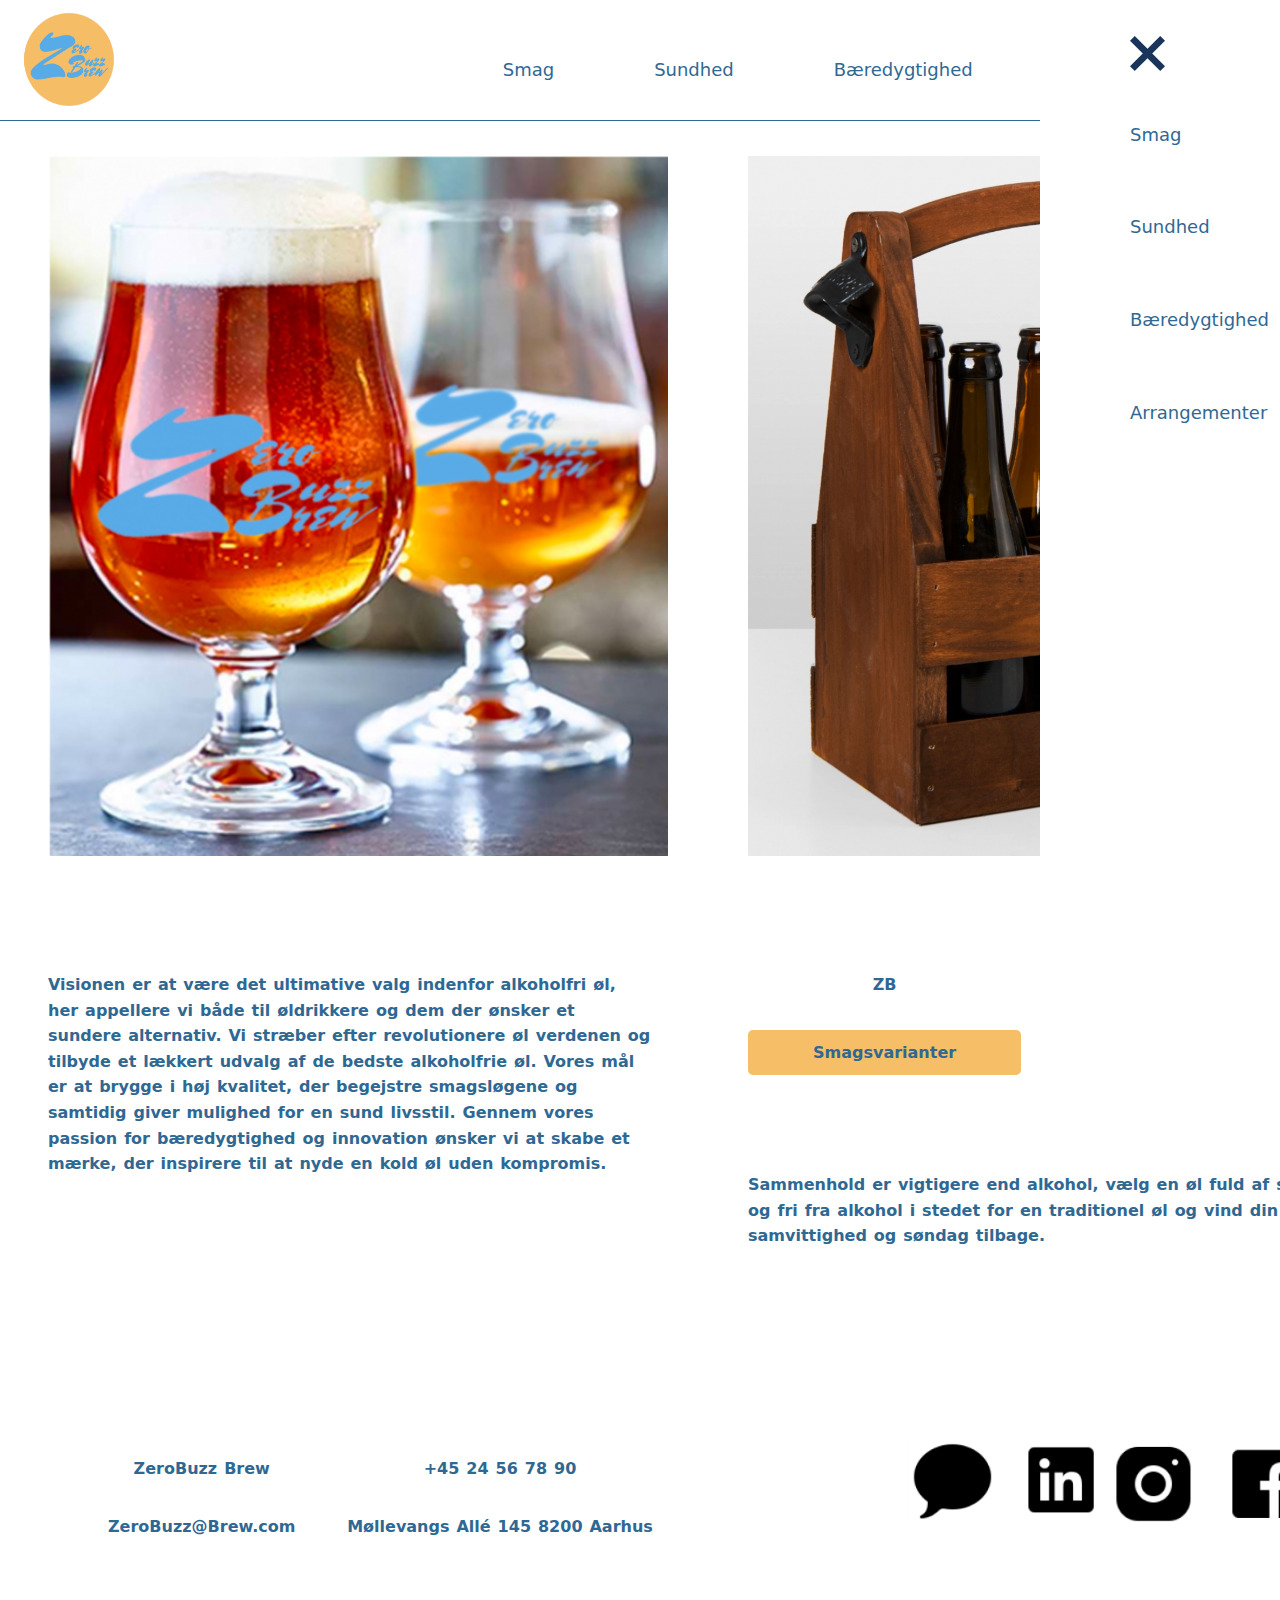
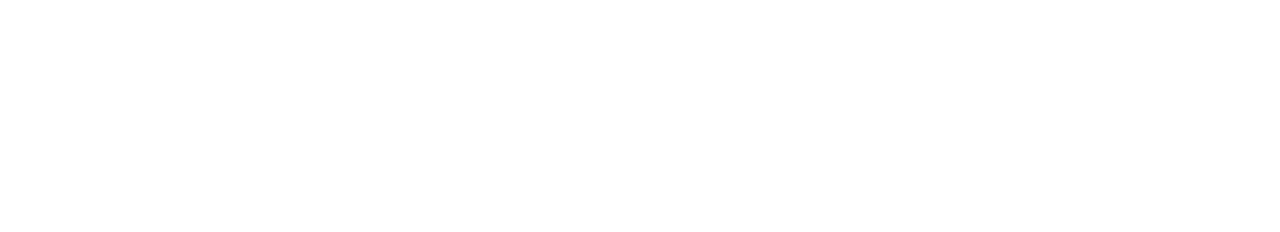
==== index.html @ f0b386a9 "update" ====
<!DOCTYPE html>
<html lang="da">
<head>
    <meta charset="UTF-8">
    <meta name="viewport" content="width=device-width, initial-scale=1.0">
    <title>Document</title>
    <link rel="stylesheet" href="css/style.css">
</head>
<body>

<!-- Her er min navbar, hvor jeg har brugt semantiske tags for at lave den -->
    <header>
        <nav>
            <a href=""><img class="logo" src="img/logo.png" alt=""></a>
        <ul>
            <li class="hideOnMobile"> <a href="smag.html">Smag </a>
                <ul class="submenu">
                    <li><a href="smag.html">Varianter</a></li>
                    <li><a href="#">Hvor kan de købes</a></li>
                    <li><a href="#">Opskrifter</a></li>
                </ul>
           </li>
            <li class="hideOnMobile"> <a href="sundhed.html">Sundhed</a>
                <ul class="submenu">
                    <li><a href="sundhed.html">Indgredienser</a></li>
                    <li><a href="#">Kcal</a></li>
                    <li><a href="#">Vitaminer</a></li>
                    <li><a href="#">Hydreringsegenskaber</a></li>
                    <li><a href="#">Dagen derpå</a></li>
                </ul>
            </li>
            <li class="hideOnMobile"> <a href="baeredygtighed.html">Bæredygtighed</a>
                <ul class="submenu">
                    <li><a href="#">Ansvarlighed</a></li>
                    <li><a href="#">Lokalt</a></li>
                    <li><a href="baeredygtighed.html">Produktion</a></li>
                    <li><a href="#">Emballage</a></li>
                </ul>
            </li>
            <li class="hideOnMobile"> <a href="#">Arrangementer</a>
                <ul class="submenu">
                    <li><a href="#">Events</a></li>
                    <li><a href="#">Sociale medier</a></li>
                    <li><a href="#">B2B</a></li>
                    <li><a href="#">Kontakt</a></li>
                </ul>
            </li>
           <li class="menu-button" onclick=showSidebar()><img src="img/burger.svg" height="35" viewbox="0 96 960 960" width="35" =""></li>
        </ul>
    </nav>
    


<!-- Her er navbar til mobil -->
    <ul class="sidebar">
        <li onclick=hideSidebar()><img src="img/cross.svg" height="35" viewbox="0 96 960 960" width="35" =""></li>
        <li> <a href="#">Smag </a>
            <ul class="submenu">
                <li><a href="smag.html">Varianter</a></li>
                <li><a href="#">Hvor kan de købes</a></li>
                <li><a href="#">Opskrifter</a></li>
            </ul>
       </li>
        <li> <a href="#">Sundhed</a>
            <ul class="submenu">
                <li><a href="sundhed.html">Indgredienser</a></li>
                <li><a href="#">Kcal</a></li>
                <li><a href="#">Vitaminer</a></li>
                <li><a href="#">Hydreringsegenskaber</a></li>
                <li><a href="#">Dagen derpå</a></li>
            </ul>
        </li>
        <li> <a href="#">Bæredygtighed</a>
            <ul class="submenu">
                <li><a href="#">Ansvarlighed</a></li>
                <li><a href="#">Lokalt</a></li>
                <li><a href="baeredygtighed.html">Produktion</a></li>
                <li><a href="#">Emballage</a></li>
            </ul>
        </li>
        <li> <a href="#">Arrangementer</a>
            <ul class="submenu">
                <li><a href="#">Events</a></li>
                <li><a href="#">Sociale medier</a></li>
                <li><a href="#">B2B</a></li>
                <li><a href="#">Kontakt</a></li>
            </ul>
        </li>
    </ul>
    </header>


    <!-- Her er forsiden, med billedet først -->

    <section class="container-forside">
        <article class="item item-1-forside">
            <figure class="content-forside">
           <img src="img/glas-logo.png" height="700px" alt="">
            </figure>
        </article>
        <!-- Brødtekst -->
        <article class="item item-2-forside">
            <figure class="content-forside">
           <p>Visionen er at være det ultimative valg indenfor alkoholfri øl, her appellere vi både til øldrikkere og dem der ønsker et sundere alternativ. Vi stræber efter revolutionere øl verdenen og tilbyde et lækkert udvalg af de bedste alkoholfrie øl. Vores mål er at brygge i høj kvalitet, der begejstre smagsløgene og samtidig giver mulighed for en sund livsstil. Gennem vores passion for bæredygtighed og innovation ønsker vi at skabe et mærke, der inspirere til at nyde en kold øl uden kompromis.</p>
            </figure>
        </article>
        <!-- Billede sat ind -->
        <article class="item item-3-forside">
            <figure class="content-forside">
           <img src="img/kasse-logo.png" height="700px" alt="">
            </figure>
        </article>
        <!-- knap + ZB -->
        <article class="item item-4-forside">
            <figure class="content-forside">
           <p>ZB</p>
           <a href="smag.html"><p class="orange-button-forside">Smagsvarianter</p></a>
            </figure>
        </article>
        <!-- Kort tekst -->
        <article class="item item-5-forside">
            <figure class="content-forside">
           <p>Sammenhold er vigtigere end alkohol, vælg en øl fuld af smag og fri fra alkohol i stedet for en traditionel øl og vind din samvittighed og søndag tilbage.</p>
            </figure>
        </article>
    </section>


    <!-- Her er footer -->

    <footer>
        <section class="container-footer">
            <article class="item item-1-footer">
                <p>ZeroBuzz Brew</p>
                <p>ZeroBuzz@Brew.com</p>
            </article>

            <article class="item item-2-footer">
                <p>+45 24 56 78 90</p>
                <p>Møllevangs Allé 145 8200 Aarhus</p>
            </article>

            <article class="item item-3-footer">
            <img src="img/icons-first.png" height="80px" alt="">
            </article>

            <article class="item item-4-footer">
                <img src="img/icons-second.png" height="80px" alt="">
                </article>
        </section>
    </footer>



    <script>
        function showSidebar(){
            const sidebar = document.querySelector('.sidebar')
            sidebar.style.display = 'flex'
        }
        function hideSidebar(){
            const sidebar = document.querySelector('.sidebar')
            sidebar.style.display = 'none'
        }

    </script>
</body>
</html>
---- css/style.css ----
/* Her styler jeg header navbar */
header {
    background-color: white;
    display: flex;
    align-items: center;
    width: 100%;
    border-bottom: 1px solid #2F6892;
    justify-content: flex-end;
    position: fixed; 
    top: 0; 
    left: 0; 
    z-index: 1000;
    height: 120px;
    padding: 0 20px;
}

/* størrelsen på navbar */
main {
    margin-top: 100px;
}

/* Her styler jeg placering af logo */
nav {
    display: flex; /* Gør nav til flex container */
    align-items: center; /* Juster elementer vertikalt */
    width: 100%; /* Fyld den resterende plads */
}

/* Her styler jeg logoet i navbar */
.logo {
    width: 100px;
    height: 100px;
    display: flex;
    justify-content: flex-start;
}


/* her sætter jeg farve ind når musen går over de enkelte */
header ul li a:hover {
    color: #F6BE67;
}

/* 
header ul .submenu li {
    margin: 0;
    width: 100%;
}
 */
 

 /* styling af submenu dropdown
header ul .submenu li a {
    padding: 20px 20px;
    display: inline-block;
    width: 100%;
}
 */

 /* Sryling af placering på menupunkterne til venstre */
nav ul {
    display: flex; 
    list-style: none;
    margin-left: auto; /* Skub ul til højre */
    padding: 10px;
    margin-right: 30px;
}

/* Menupunkterne styles så de er korrekte i udseende ud fra mock up */
header ul li a {
    text-decoration: none;
    color: #2F6892;
    padding: 22px 0;
    display: inline-block;
    transition: all ease 0.3s;
    font-size: 18px;
    font-family: system-ui, -apple-system, BlinkMacSystemFont, 'Segoe UI', Roboto, Oxygen, Ubuntu, Cantarell, 'Open Sans', 'Helvetica Neue', sans-serif;
}

/* Styling af submenupunkter, de forsvinder når musen ikke er over og de står rigtigt */
header ul .submenu {
    position: absolute;
    width: 200px;
    background-color: white;
    display: none;
    margin-top: -50px;
    opacity: 0;
    z-index: -999;
    transition: all ease 0.5s;
}

/* Placering af li i submenu, de sidder ude i siden */
nav ul .submenu li {
    margin: 0;
    width: 100%;
}

/* styling af submenu dropdown mellemrum mellem submenupunkterne */
nav ul .submenu li a {
    padding: 10px 10px;
    display: inline-block;
    width: 100%;
    font-size: 18px;
}


/* Dropdown i submenu */
header ul li:hover .submenu {
    z-index: 99;
    opacity: 1;
    margin-top: 0;
    display: block;
}

/* Fjerner burgermenu fra stor skærm */
.menu-button {
    display: none;
}


/* her styler jeg navbar til mobil */
.sidebar {
    position: fixed;
    top: 0;
    right: 0;
    height: 100vh;
    width: 200px;
    z-index: 999;
    background-color: white;
    box-shadow: #F6BE67;
    display: flex;
    flex-direction: column;
    align-items: flex-start;
    justify-content: flex-start;
}

.sidebar li {
    width: 100%;
}

.sidebar a {
    width: 100%;
}

/* Her styler jeg submenupunkterne til mobilskærm så de ikke er i punktform og placeringen af dem i navbaren på mobilen*/
header ul li {
    display: inline-block;
    list-style: none; /*  Fjerner punktform*/
    margin: 0px 50px; 
    padding-top: 20px; /* Giver plads til menupunkterne fra krydset*/
}


@media(max-width:800px) {
    .hideOnMobile{
        display: none;
    }
    .menu-button {
        display: block;
    }

    .sidebar ul li:hover .submenu {
        display: block;
    }
    .sidebar{
        width: 100%;
        margin-top: 0;
        padding: 20px;
    }
}






/* Her styler jeg forsiden med grid */

body {
    margin: 2em 0 0 0;
    padding: 0;
    line-height: 1.6;
    word-spacing: 1.4px;
    color: #2F6892;
    background-color: var(--clr-light);
    font-family: system-ui, -apple-system, BlinkMacSystemFont, 'Segoe UI', Roboto, Oxygen, Ubuntu, Cantarell, 'Open Sans', 'Helvetica Neue', sans-serif;
 }

 .container-forside {
    display: grid;
    grid-template-rows: repeat(14,100px);
    grid-template-columns: repeat(30,100px);
    width: 100%;
    margin: 0 auto;
    border: 10px solid var(--clr-dark);
 }

 .item {
    padding: 0.5rem;
    background-color: white;
    font-weight: 700;
    color: #2F6892;
    display: grid;
    place-items: center;
 }

 /* her styler jeg afstanden mellem gridelementerne  */
 .content-forside {
    display: grid;
    grid-template-rows: auto auto; 
    justify-items: center; 
}
 /* her styler jeg knappen under billederne */
 .orange-button-forside {
        padding: 10px 65px;
        background-color: #F6BE67;
        color: #2F6892;
        text-align: center;
        text-decoration: none;
        border: none;
        border-radius: 5px;
        cursor: pointer;
        transition: background-color 0.3s;
    }
    /* dette er knappen */
    .orange-button:hover {
        background-color: #F6BE67;
        color: #2F6892;
       
    }
 /* her fjerner jeg understregen i linket */
    .item a {
     text-decoration: none;
    }


/* Her styler jeg grid elementerne */
.item.item-1-forside {
    grid-area: 2/1/2/1;
 }

 .item.item-2-forside {
    grid-area: 10/8/10/1;
 }

 .item.item-3-forside {
    grid-area: 2/8/2/8;
 }

 .item.item-4-forside {
    grid-area: 10/8/10/8;
 }

 .item.item-5-forside {
    grid-area: 12/15/12/8;
 }

/* Her stylee jeg grid elementerne til mobilskærm */
 @media(max-width:800px) {

    .item.item-1-forside {
        grid-area: 2/1/2/1;
     }
    
     .item.item-2-forside {
        grid-area: 10/8/10/1;
     }
    
     .item.item-3-forside {
        grid-area: 13/1/13/1;
     }
    
     .item.item-4-forside {
        grid-area: 21/1/21/1;
     }
    
     .item.item-5-forside {
        grid-area: 23/1/23/8;
     }
 }



/* Her styler jeg footer */
 .container-footer {
    display: grid;
    grid-template-rows: repeat(4,100px);
    grid-template-columns: repeat(15,100px);
    width: 100%;
    margin: 0 auto;
    border: 10px solid var(--clr-dark);
 }

 .item {
    padding: 0.5rem;
    background-color: white;
    font-weight: 700;
    color: #2F6892;
    display: grid;
    place-items: center;
 }


 /* Her styler jeg grid elementerne */
.item.item-1-footer {
    grid-area: 1/2/1/2;
 }

 .item.item-2-footer {
    grid-area: 1/8/2/4;
 }

 .item.item-3-footer {
    grid-area: 1/10/1/10;
 }

 .item.item-4-footer {
    grid-area: 1/12/1/12;
 }
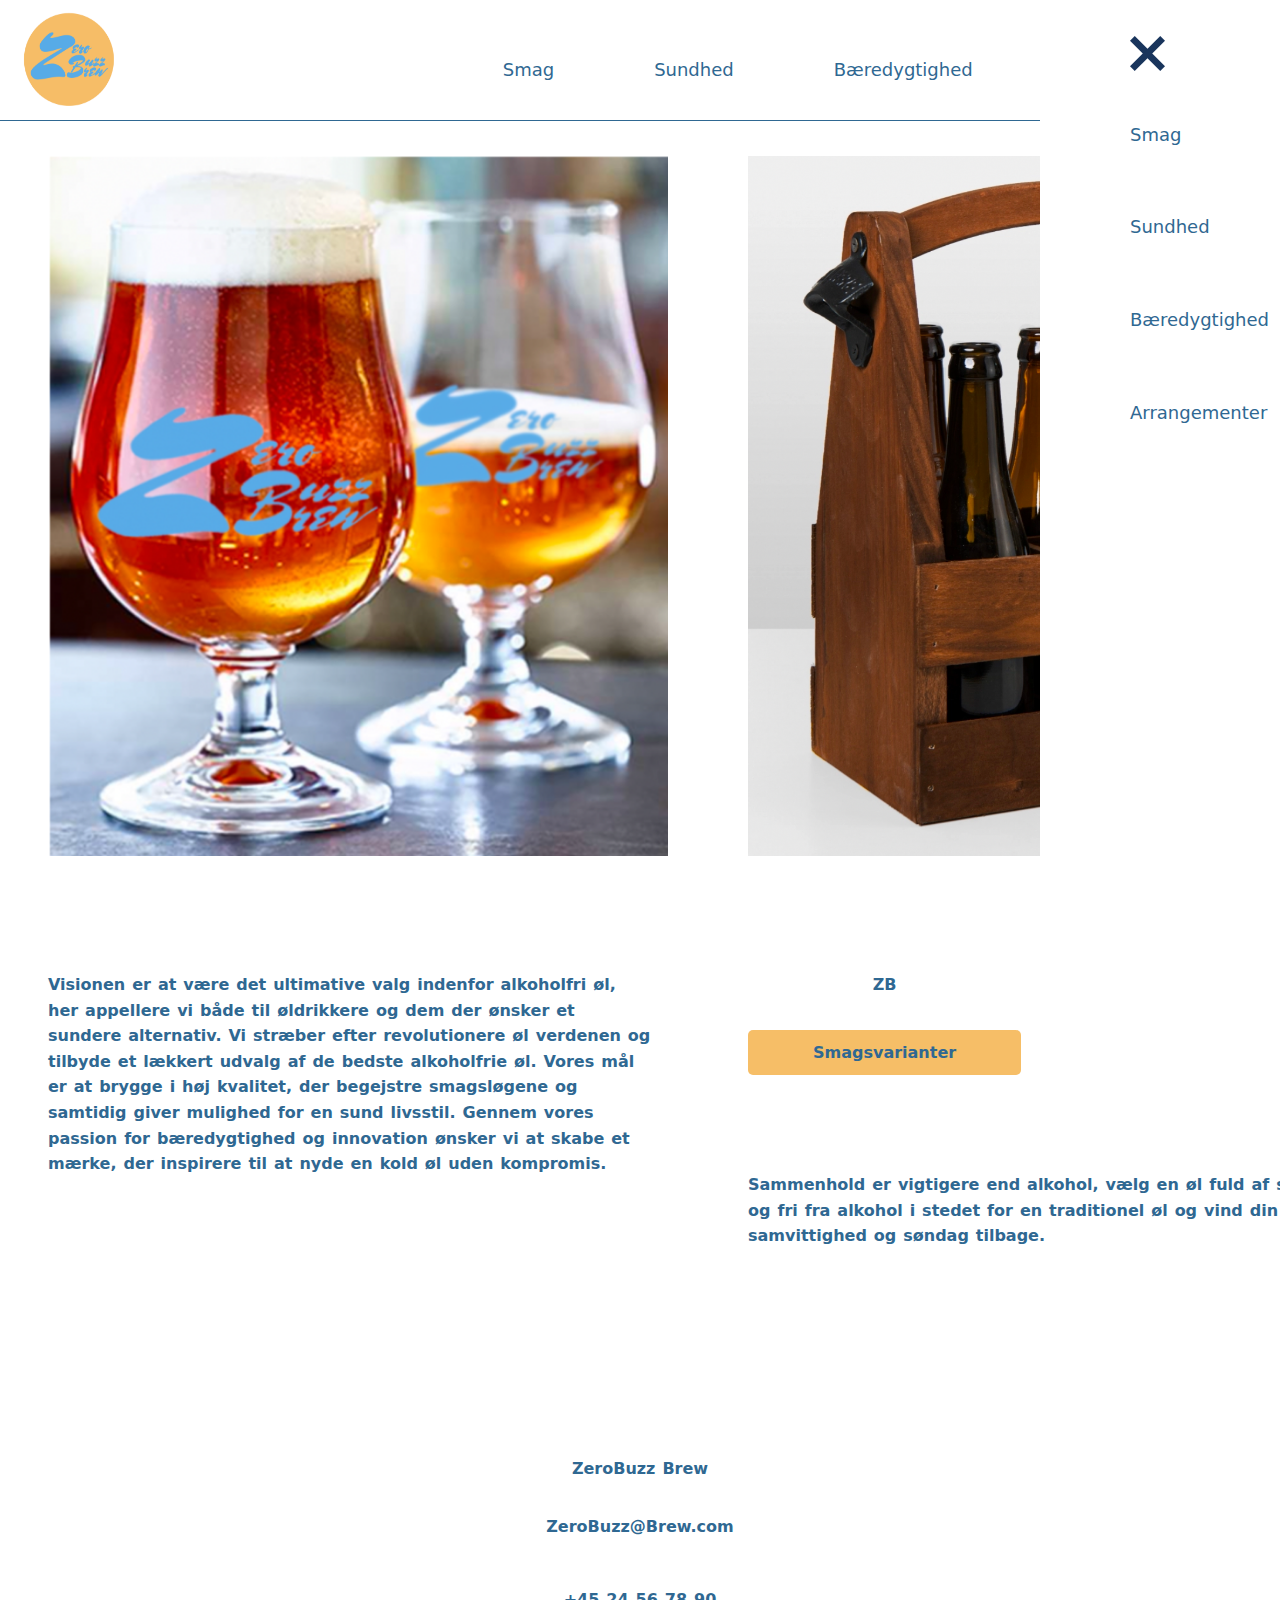
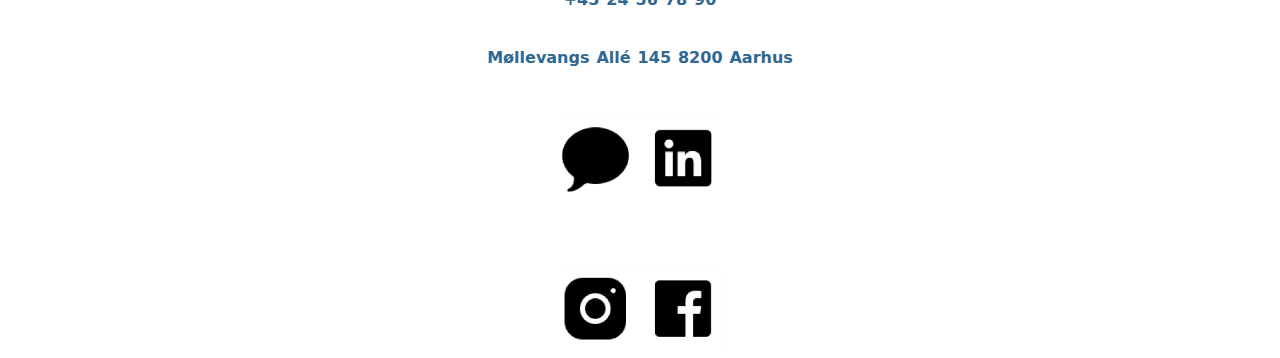
==== commit efb142cb: "igang med footer" ====
--- a/index.html
+++ b/index.html
@@ -141,11 +141,15 @@
             </article>
 
             <article class="item item-3-footer">
+                <figure class="icon-footer">
             <img src="img/icons-first.png" height="80px" alt="">
+                </figure>
             </article>
 
             <article class="item item-4-footer">
+                <figure class="icon-footer"></figure>
                 <img src="img/icons-second.png" height="80px" alt="">
+                
                 </article>
         </section>
     </footer>
--- a/css/style.css
+++ b/css/style.css
@@ -259,6 +259,15 @@
 /* Her stylee jeg grid elementerne til mobilskærm */
  @media(max-width:800px) {
 
+    .container-forside {
+        display: grid;
+        grid-template-rows: repeat(20,100px);
+        grid-template-columns: repeat(30,100px);
+        width: 100%;
+        margin: 0 auto;
+        border: 10px solid var(--clr-dark);
+     }
+
     .item.item-1-forside {
         grid-area: 2/1/2/1;
      }
@@ -282,45 +291,8 @@
 
 
 
-/* Her styler jeg footer */
- .container-footer {
-    display: grid;
-    grid-template-rows: repeat(4,100px);
-    grid-template-columns: repeat(15,100px);
-    width: 100%;
-    margin: 0 auto;
-    border: 10px solid var(--clr-dark);
- }
-
- .item {
-    padding: 0.5rem;
-    background-color: white;
-    font-weight: 700;
-    color: #2F6892;
-    display: grid;
-    place-items: center;
- }
-
-
- /* Her styler jeg grid elementerne */
-.item.item-1-footer {
-    grid-area: 1/2/1/2;
- }
-
- .item.item-2-footer {
-    grid-area: 1/8/2/4;
- }
-
- .item.item-3-footer {
-    grid-area: 1/10/1/10;
- }
-
- .item.item-4-footer {
-    grid-area: 1/12/1/12;
- }
-
-
-
-
-
-
+
+
+
+
+
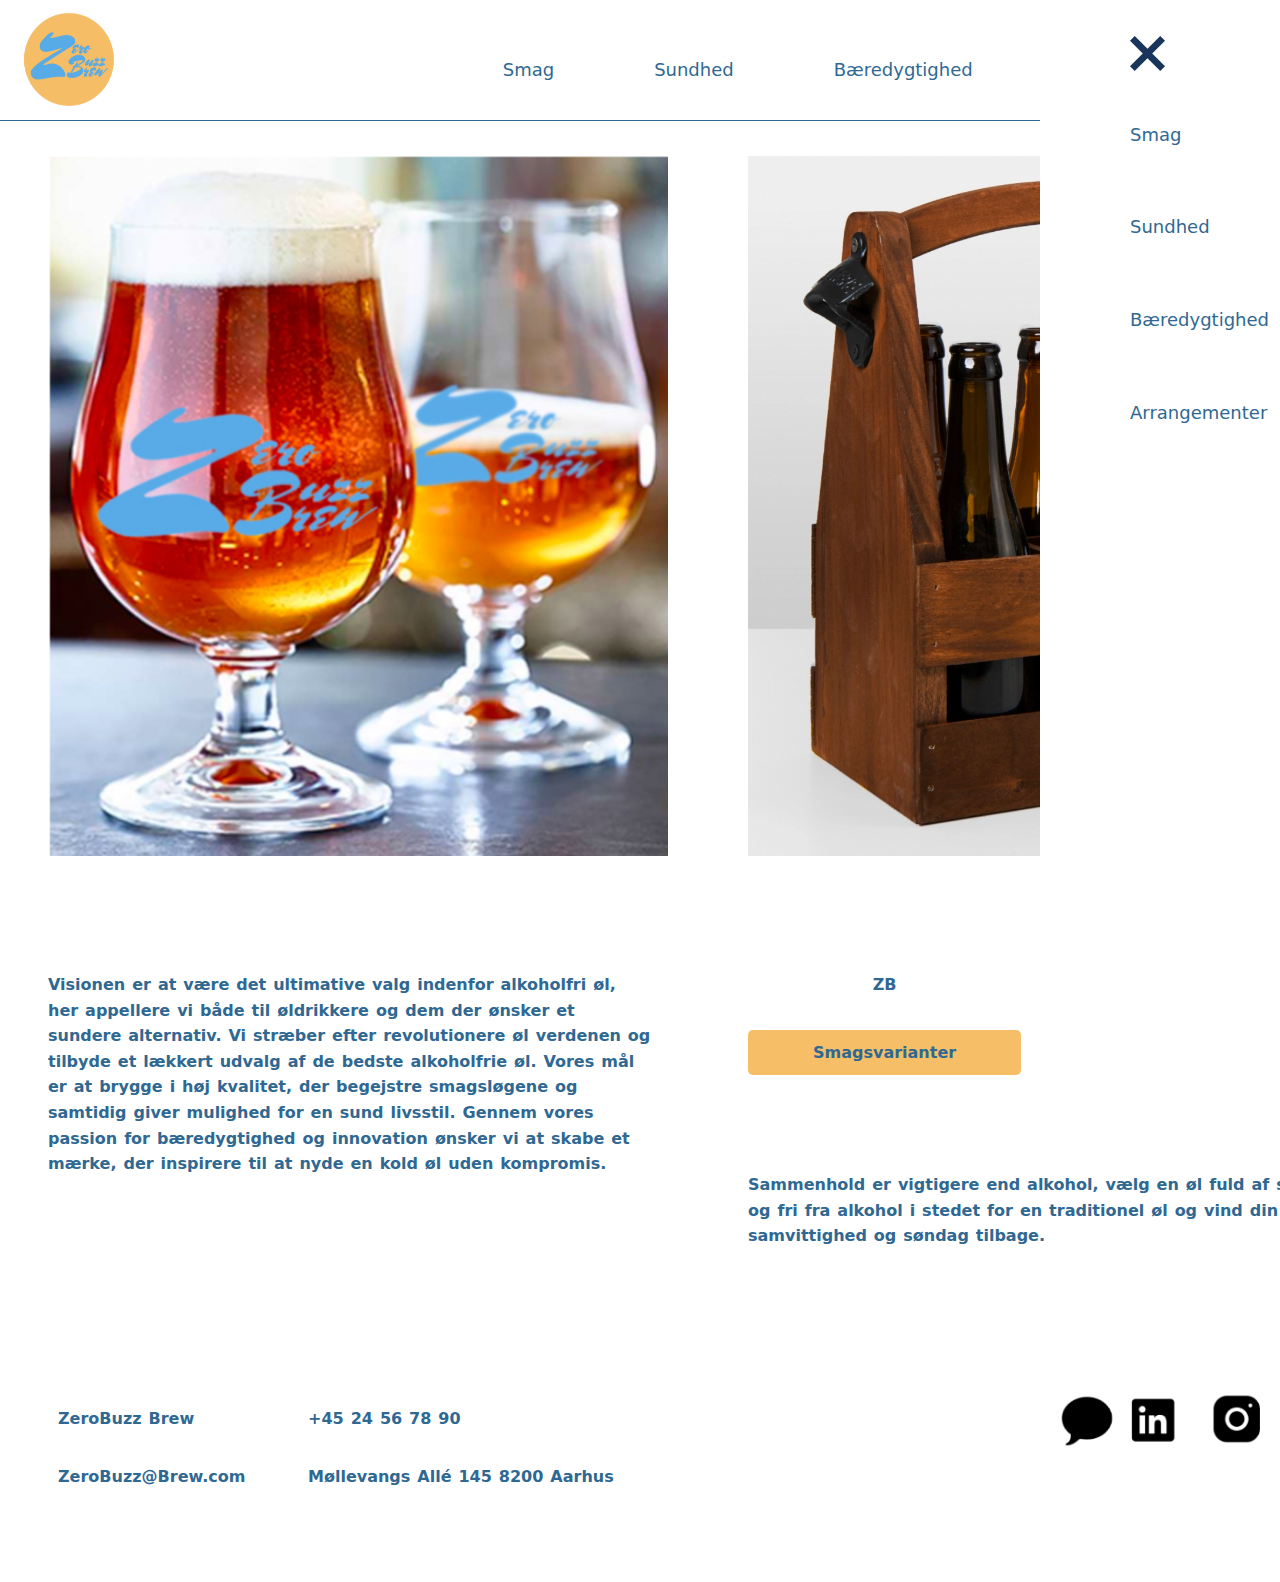
==== commit 4d6899d3: "footer" ====
--- a/index.html
+++ b/index.html
@@ -3,7 +3,7 @@
 <head>
     <meta charset="UTF-8">
     <meta name="viewport" content="width=device-width, initial-scale=1.0">
-    <title>Document</title>
+    <title>ZeroBuzz Brew</title>
     <link rel="stylesheet" href="css/style.css">
 </head>
 <body>
@@ -130,26 +130,22 @@
 
     <footer>
         <section class="container-footer">
-            <article class="item item-1-footer">
+            <article class="item-footer item-1-footer">
                 <p>ZeroBuzz Brew</p>
                 <p>ZeroBuzz@Brew.com</p>
             </article>
 
-            <article class="item item-2-footer">
+            <article class="item-footer item-2-footer">
                 <p>+45 24 56 78 90</p>
                 <p>Møllevangs Allé 145 8200 Aarhus</p>
             </article>
 
-            <article class="item item-3-footer">
-                <figure class="icon-footer">
-            <img src="img/icons-first.png" height="80px" alt="">
-                </figure>
+            <article class="item-footer item-3-footer">
+            <img src="img/icons-first.png" height="60px" alt="">
             </article>
 
-            <article class="item item-4-footer">
-                <figure class="icon-footer"></figure>
-                <img src="img/icons-second.png" height="80px" alt="">
-                
+            <article class="item-footer item-4-footer">
+                <img src="img/icons-second.png" height="60px" alt="">
                 </article>
         </section>
     </footer>
--- a/css/style.css
+++ b/css/style.css
@@ -189,7 +189,7 @@
 
  .container-forside {
     display: grid;
-    grid-template-rows: repeat(14,100px);
+    grid-template-rows: repeat(13,100px);
     grid-template-columns: repeat(30,100px);
     width: 100%;
     margin: 0 auto;
@@ -256,7 +256,7 @@
     grid-area: 12/15/12/8;
  }
 
-/* Her stylee jeg grid elementerne til mobilskærm */
+/* Her styler jeg grid elementerne til mobilskærm */
  @media(max-width:800px) {
 
     .container-forside {
@@ -290,9 +290,76 @@
  }
 
 
-
-
-
-
-
-
+ /* Her styler jeg footer med grid */
+
+
+
+.container-footer {
+    display: grid;
+    grid-template-rows: repeat(5,50px);
+    grid-template-columns: repeat(30,50px);
+    width: 100%;
+    margin: 0 auto;
+    border: 10px solid var(--clr-dark);
+ }
+
+ /* Sat ind for at fjerne place center, da teksten skal være i venstre side af elementet */
+ .item-footer {
+    padding: 0.5rem;
+    background-color: white;
+    font-weight: 700;
+    color: #2F6892;
+    display: grid;
+ }
+
+ .item-footer.item-1-footer {
+    grid-area: 2/2/2/3;
+    text-align: left;
+ }
+
+ .item-footer.item-2-footer {
+    grid-area: 2/15/2/7;
+ }
+
+ .item-footer.item-3-footer {
+    grid-area: 2/23/2/22;
+ }
+
+ .item-footer.item-4-footer {
+    grid-area: 2/25/2/25;
+ }
+
+
+  /* Her styler jeg footer til mobilskærm med grid */
+
+ @media(max-width:800px) {
+    .container-footer {
+        display: grid;
+        grid-template-rows: repeat(8,20px);
+        grid-template-columns: repeat(30,50px);
+        width: 100%;
+        margin: 0 auto;
+        border: 10px solid var(--clr-dark);
+     }
+
+    
+
+     .item-footer.item-1-footer {
+        grid-area: 2/2/2/3;
+     }
+    
+     .item-footer.item-2-footer {
+        grid-area: 2/12/2/6;
+     }
+    
+     .item-footer.item-3-footer {
+        grid-area: 1/12/1/12;
+     }
+    
+     .item-footer.item-4-footer {
+        grid-area: 5/12/5/12;
+     }
+    
+ }
+
+
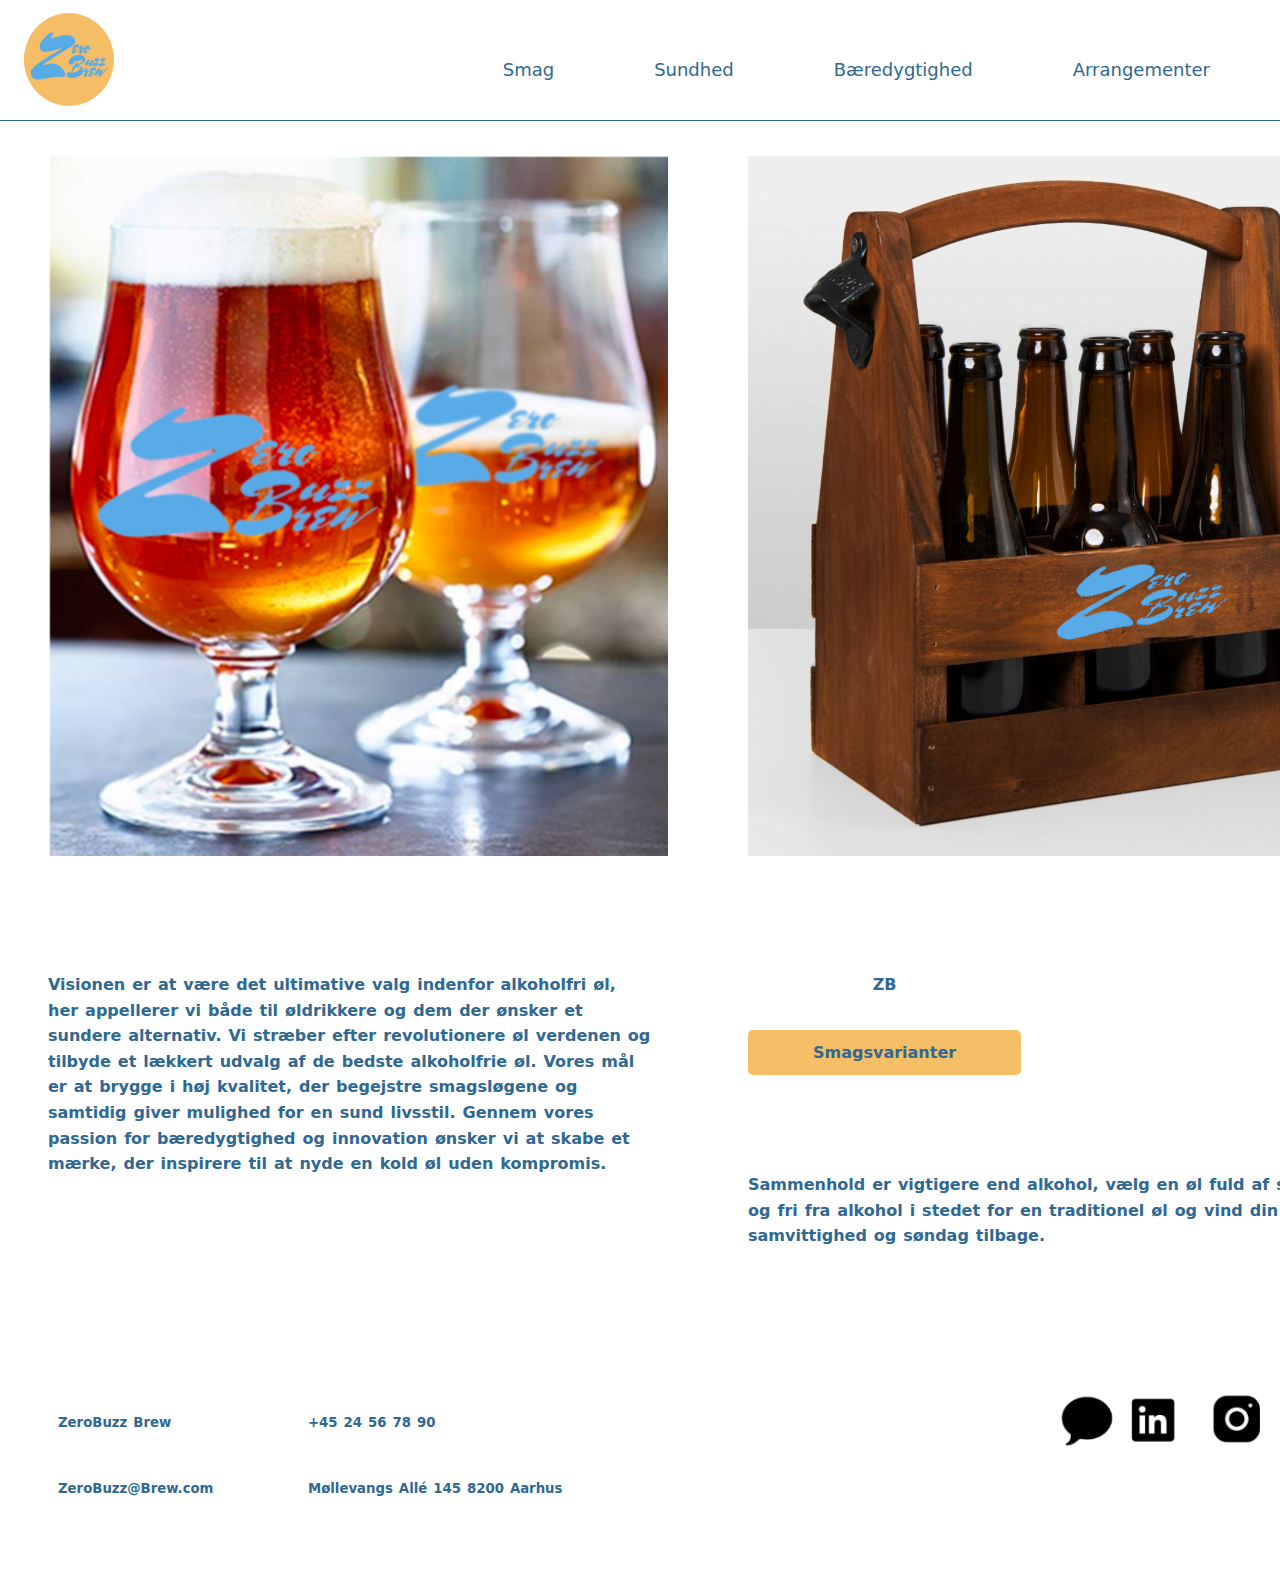
==== commit 887a4c9d: "validator" ====
--- a/index.html
+++ b/index.html
@@ -11,7 +11,7 @@
 <!-- Her er min navbar, hvor jeg har brugt semantiske tags for at lave den -->
     <header>
         <nav>
-            <a href=""><img class="logo" src="img/logo.png" alt=""></a>
+            <a href="index.html"><img class="logo" src="img/logo.png" alt=""></a>
         <ul>
             <li class="hideOnMobile"> <a href="smag.html">Smag </a>
                 <ul class="submenu">
@@ -45,7 +45,7 @@
                     <li><a href="#">Kontakt</a></li>
                 </ul>
             </li>
-           <li class="menu-button" onclick=showSidebar()><img src="img/burger.svg" height="35" viewbox="0 96 960 960" width="35" =""></li>
+           <li class="menu-button" onclick=showSidebar()><img src="img/burger.svg" height="35" width="35" alt="burgermenu navbar"></li>
         </ul>
     </nav>
     
@@ -53,7 +53,7 @@
 
 <!-- Her er navbar til mobil -->
     <ul class="sidebar">
-        <li onclick=hideSidebar()><img src="img/cross.svg" height="35" viewbox="0 96 960 960" width="35" =""></li>
+        <li onclick=hideSidebar()><img src="img/cross.svg" height="35" width="35" alt="luk burgermenu"></li>
         <li> <a href="#">Smag </a>
             <ul class="submenu">
                 <li><a href="smag.html">Varianter</a></li>
@@ -63,7 +63,7 @@
        </li>
         <li> <a href="#">Sundhed</a>
             <ul class="submenu">
-                <li><a href="sundhed.html">Indgredienser</a></li>
+                <li><a href="sundhed.html">Ingredienser</a></li>
                 <li><a href="#">Kcal</a></li>
                 <li><a href="#">Vitaminer</a></li>
                 <li><a href="#">Hydreringsegenskaber</a></li>
@@ -95,19 +95,19 @@
     <section class="container-forside">
         <article class="item item-1-forside">
             <figure class="content-forside">
-           <img src="img/glas-logo.png" height="700px" alt="">
+           <img src="img/glas-logo.png" height="700" alt="">
             </figure>
         </article>
         <!-- Brødtekst -->
         <article class="item item-2-forside">
             <figure class="content-forside">
-           <p>Visionen er at være det ultimative valg indenfor alkoholfri øl, her appellere vi både til øldrikkere og dem der ønsker et sundere alternativ. Vi stræber efter revolutionere øl verdenen og tilbyde et lækkert udvalg af de bedste alkoholfrie øl. Vores mål er at brygge i høj kvalitet, der begejstre smagsløgene og samtidig giver mulighed for en sund livsstil. Gennem vores passion for bæredygtighed og innovation ønsker vi at skabe et mærke, der inspirere til at nyde en kold øl uden kompromis.</p>
+           <p>Visionen er at være det ultimative valg indenfor alkoholfri øl, her appellerer vi både til øldrikkere og dem der ønsker et sundere alternativ. Vi stræber efter revolutionere øl verdenen og tilbyde et lækkert udvalg af de bedste alkoholfrie øl. Vores mål er at brygge i høj kvalitet, der begejstre smagsløgene og samtidig giver mulighed for en sund livsstil. Gennem vores passion for bæredygtighed og innovation ønsker vi at skabe et mærke, der inspirere til at nyde en kold øl uden kompromis.</p>
             </figure>
         </article>
         <!-- Billede sat ind -->
         <article class="item item-3-forside">
             <figure class="content-forside">
-           <img src="img/kasse-logo.png" height="700px" alt="">
+           <img src="img/kasse-logo.png" height="700" alt="">
             </figure>
         </article>
         <!-- knap + ZB -->
@@ -127,25 +127,24 @@
 
 
     <!-- Her er footer -->
-
     <footer>
         <section class="container-footer">
             <article class="item-footer item-1-footer">
-                <p>ZeroBuzz Brew</p>
-                <p>ZeroBuzz@Brew.com</p>
+                <h5>ZeroBuzz Brew</h5>
+                <h5>ZeroBuzz@Brew.com</h5>
             </article>
 
             <article class="item-footer item-2-footer">
-                <p>+45 24 56 78 90</p>
-                <p>Møllevangs Allé 145 8200 Aarhus</p>
+                <h5>+45 24 56 78 90</h5>
+                <h5>Møllevangs Allé 145 8200 Aarhus</h5>
             </article>
 
             <article class="item-footer item-3-footer">
-            <img src="img/icons-first.png" height="60px" alt="">
+            <img src="img/icons-first.png" height="60" alt="ikoner til medier">
             </article>
 
             <article class="item-footer item-4-footer">
-                <img src="img/icons-second.png" height="60px" alt="">
+                <img src="img/icons-second.png" height="60" alt="ikoner til medier">
                 </article>
         </section>
     </footer>
--- a/css/style.css
+++ b/css/style.css
@@ -23,9 +23,9 @@
 
 /* Her styler jeg placering af logo */
 nav {
-    display: flex; /* Gør nav til flex container */
-    align-items: center; /* Juster elementer vertikalt */
-    width: 100%; /* Fyld den resterende plads */
+    display: flex; 
+    align-items: center; 
+    width: 100%; 
 }
 
 /* Her styler jeg logoet i navbar */
@@ -37,28 +37,13 @@
 }
 
 
-/* her sætter jeg farve ind når musen går over de enkelte */
+/* Her sætter jeg farve ind når musen går over de enkelte */
 header ul li a:hover {
     color: #F6BE67;
 }
 
-/* 
-header ul .submenu li {
-    margin: 0;
-    width: 100%;
-}
- */
- 
-
- /* styling af submenu dropdown
-header ul .submenu li a {
-    padding: 20px 20px;
-    display: inline-block;
-    width: 100%;
-}
- */
-
- /* Sryling af placering på menupunkterne til venstre */
+
+ /* Styling af placering på menupunkterne til venstre */
 nav ul {
     display: flex; 
     list-style: none;
@@ -71,7 +56,7 @@
 header ul li a {
     text-decoration: none;
     color: #2F6892;
-    padding: 22px 0;
+    padding: 20px 0;
     display: inline-block;
     transition: all ease 0.3s;
     font-size: 18px;
@@ -119,20 +104,23 @@
 }
 
 
-/* her styler jeg navbar til mobil */
+
+
+/* Her styler jeg navbar til mobil */
+
+/* Denne giver min sidebar den rette styling i forhold til hvordan den skal være på siden, og hvor meget den fylder, denne retter også hvor menupunkterne står */
 .sidebar {
     position: fixed;
     top: 0;
     right: 0;
     height: 100vh;
-    width: 200px;
+    width: 200px; /* Ændret fra 200px for at den ikke er synlig på computerskærm*/
     z-index: 999;
     background-color: white;
-    box-shadow: #F6BE67;
     display: flex;
     flex-direction: column;
-    align-items: flex-start;
-    justify-content: flex-start;
+    /* align-items: flex-start; */
+    /* justify-content: flex-start; */
 }
 
 .sidebar li {
@@ -141,6 +129,7 @@
 
 .sidebar a {
     width: 100%;
+  
 }
 
 /* Her styler jeg submenupunkterne til mobilskærm så de ikke er i punktform og placeringen af dem i navbaren på mobilen*/
@@ -162,14 +151,25 @@
 
     .sidebar ul li:hover .submenu {
         display: block;
+        padding: 0;
+        margin: 0;
     }
     .sidebar{
         width: 100%;
         margin-top: 0;
         padding: 20px;
-    }
-}
-
+        display: none; /* Starter på forside og ikke i burgerbar */
+    }
+}
+
+/* Fjerner submenu fra computerskærm */
+@media(min-width:800px) {
+
+.sidebar {
+    display: none;
+}
+
+}
 
 
 
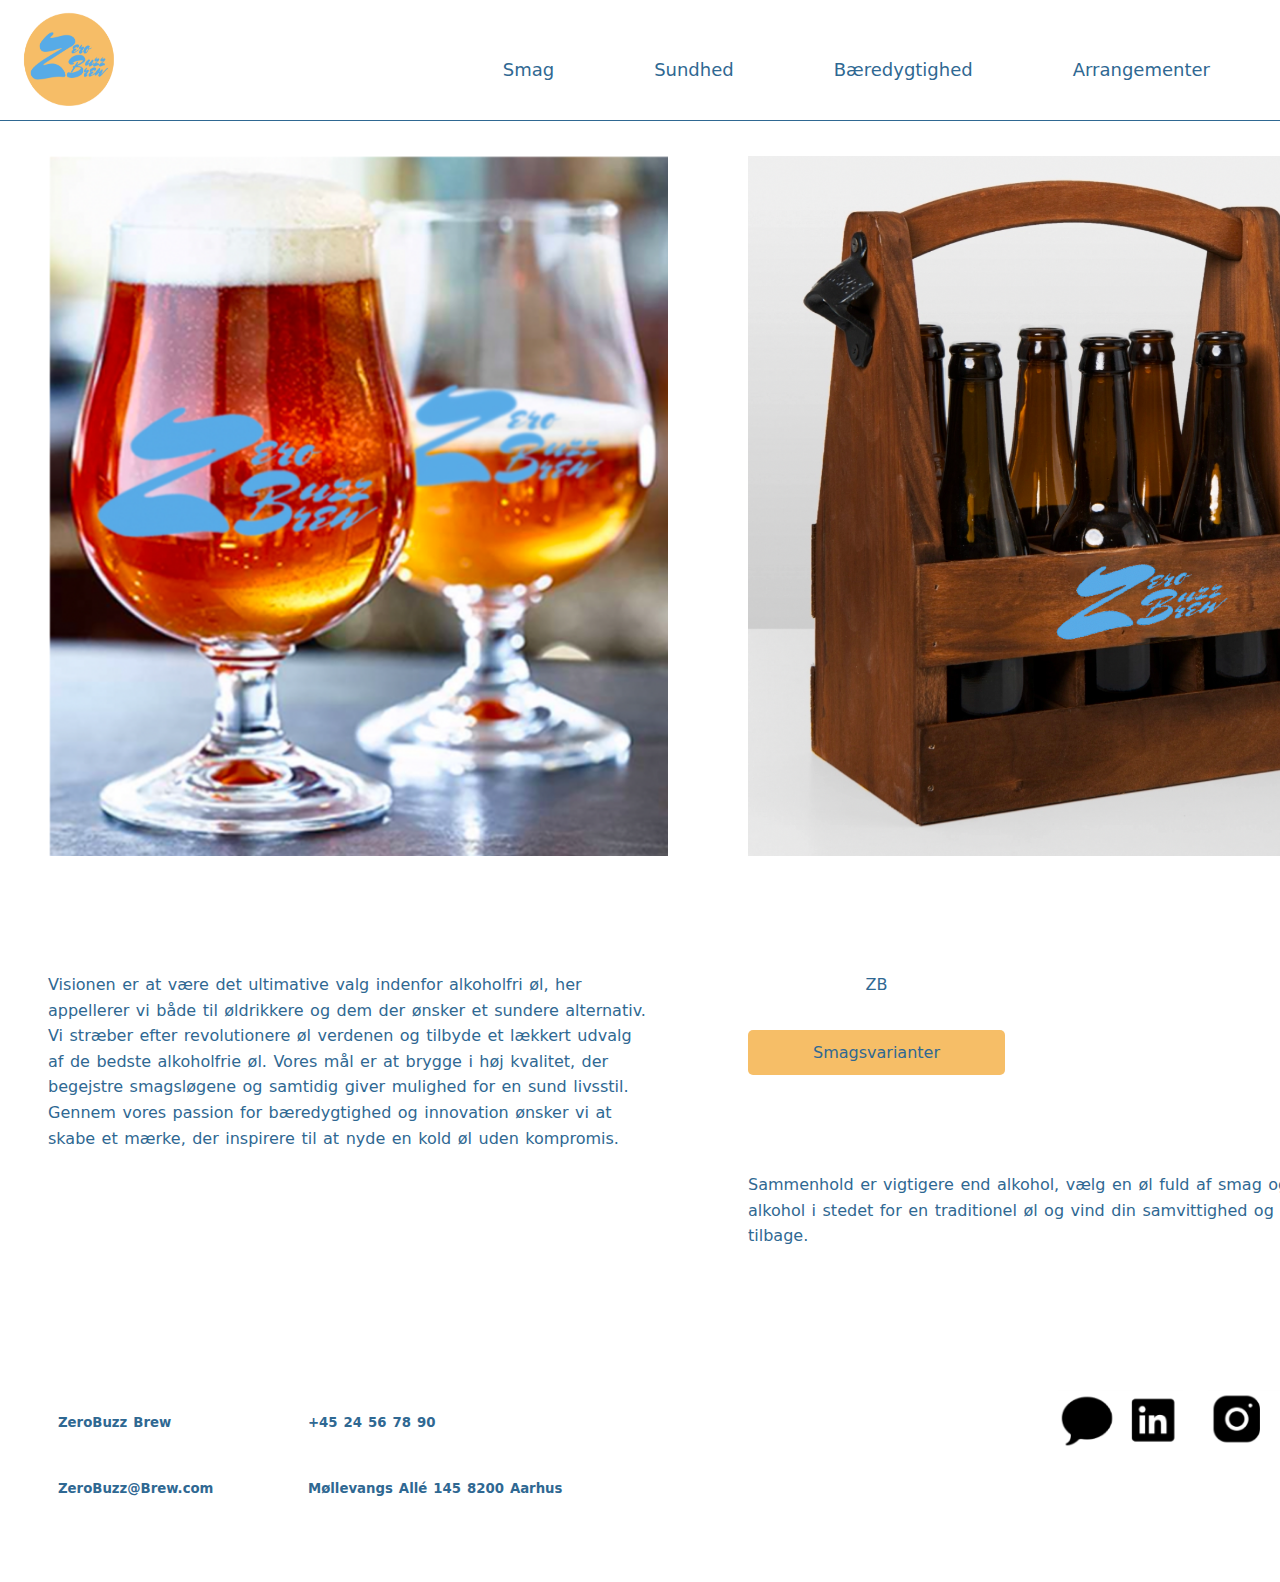
==== commit 26cbe103: "js sat ind i alle html dokumenter" ====
--- a/index.html
+++ b/index.html
@@ -149,8 +149,6 @@
         </section>
     </footer>
 
-
-
     <script>
         function showSidebar(){
             const sidebar = document.querySelector('.sidebar')
@@ -162,5 +160,6 @@
         }
 
     </script>
+    
 </body>
 </html>--- a/css/style.css
+++ b/css/style.css
@@ -63,7 +63,7 @@
     font-family: system-ui, -apple-system, BlinkMacSystemFont, 'Segoe UI', Roboto, Oxygen, Ubuntu, Cantarell, 'Open Sans', 'Helvetica Neue', sans-serif;
 }
 
-/* Styling af submenupunkter, de forsvinder når musen ikke er over og de står rigtigt */
+/* Styling af submenupunkter, så de er rigtigt placeret på siden */
 header ul .submenu {
     position: absolute;
     width: 200px;
@@ -114,13 +114,11 @@
     top: 0;
     right: 0;
     height: 100vh;
-    width: 200px; /* Ændret fra 200px for at den ikke er synlig på computerskærm*/
+    width: 200px; 
     z-index: 999;
     background-color: white;
     display: flex;
     flex-direction: column;
-    /* align-items: flex-start; */
-    /* justify-content: flex-start; */
 }
 
 .sidebar li {
@@ -170,9 +168,6 @@
 }
 
 }
-
-
-
 
 
 /* Her styler jeg forsiden med grid */
@@ -187,6 +182,13 @@
     font-family: system-ui, -apple-system, BlinkMacSystemFont, 'Segoe UI', Roboto, Oxygen, Ubuntu, Cantarell, 'Open Sans', 'Helvetica Neue', sans-serif;
  }
 
+ /* Gør at brødteksten ikke er med fed */
+ body p {
+    font-weight: normal;
+
+ }
+
+ /* Styling af display grid */
  .container-forside {
     display: grid;
     grid-template-rows: repeat(13,100px);
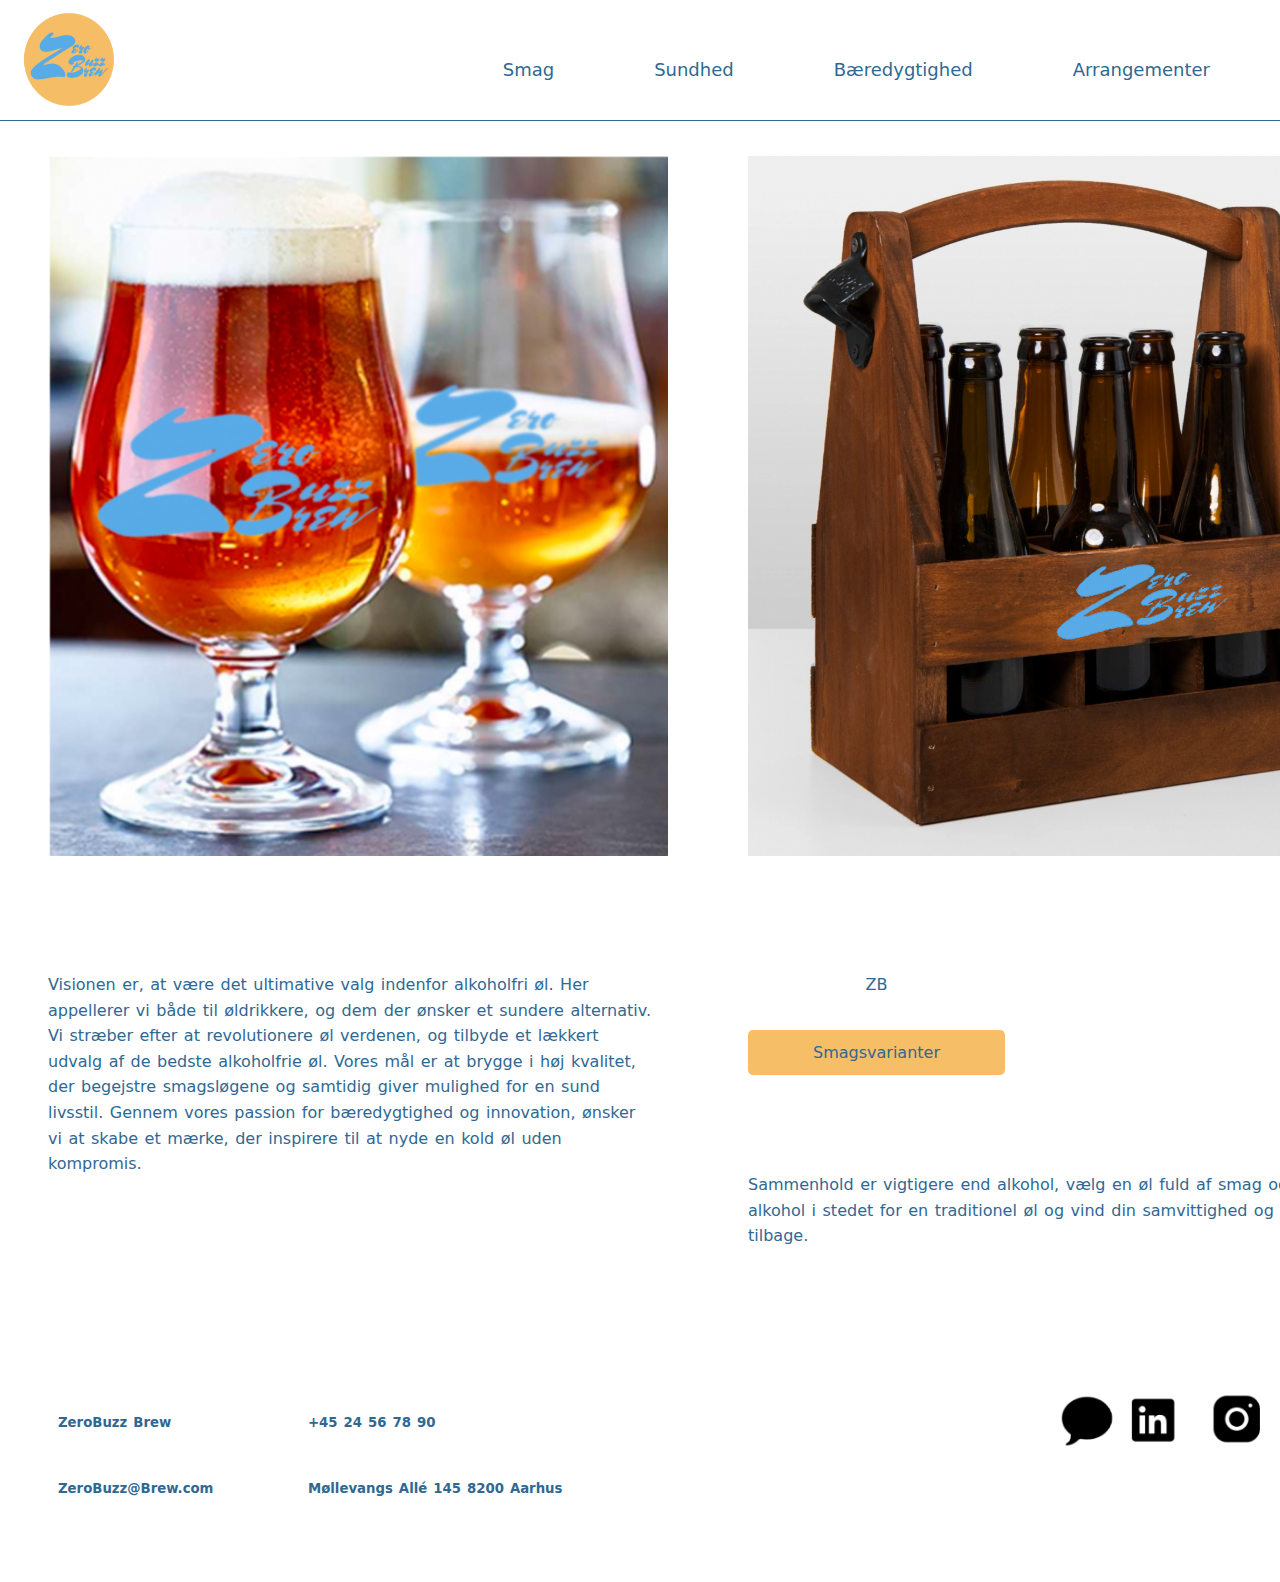
==== commit a4d2b71e: "rettet stavefejl og komma" ====
--- a/index.html
+++ b/index.html
@@ -22,7 +22,7 @@
            </li>
             <li class="hideOnMobile"> <a href="sundhed.html">Sundhed</a>
                 <ul class="submenu">
-                    <li><a href="sundhed.html">Indgredienser</a></li>
+                    <li><a href="sundhed.html">Ingredienser</a></li>
                     <li><a href="#">Kcal</a></li>
                     <li><a href="#">Vitaminer</a></li>
                     <li><a href="#">Hydreringsegenskaber</a></li>
@@ -101,7 +101,7 @@
         <!-- Brødtekst -->
         <article class="item item-2-forside">
             <figure class="content-forside">
-           <p>Visionen er at være det ultimative valg indenfor alkoholfri øl, her appellerer vi både til øldrikkere og dem der ønsker et sundere alternativ. Vi stræber efter revolutionere øl verdenen og tilbyde et lækkert udvalg af de bedste alkoholfrie øl. Vores mål er at brygge i høj kvalitet, der begejstre smagsløgene og samtidig giver mulighed for en sund livsstil. Gennem vores passion for bæredygtighed og innovation ønsker vi at skabe et mærke, der inspirere til at nyde en kold øl uden kompromis.</p>
+           <p>Visionen er, at være det ultimative valg indenfor alkoholfri øl. Her appellerer vi både til øldrikkere, og dem der ønsker et sundere alternativ. Vi stræber efter at revolutionere øl verdenen, og tilbyde et lækkert udvalg af de bedste alkoholfrie øl. Vores mål er at brygge i høj kvalitet, der begejstre smagsløgene og samtidig giver mulighed for en sund livsstil. Gennem vores passion for bæredygtighed og innovation, ønsker vi at skabe et mærke, der inspirere til at nyde en kold øl uden kompromis.</p>
             </figure>
         </article>
         <!-- Billede sat ind -->
@@ -160,6 +160,6 @@
         }
 
     </script>
-    
+
 </body>
 </html>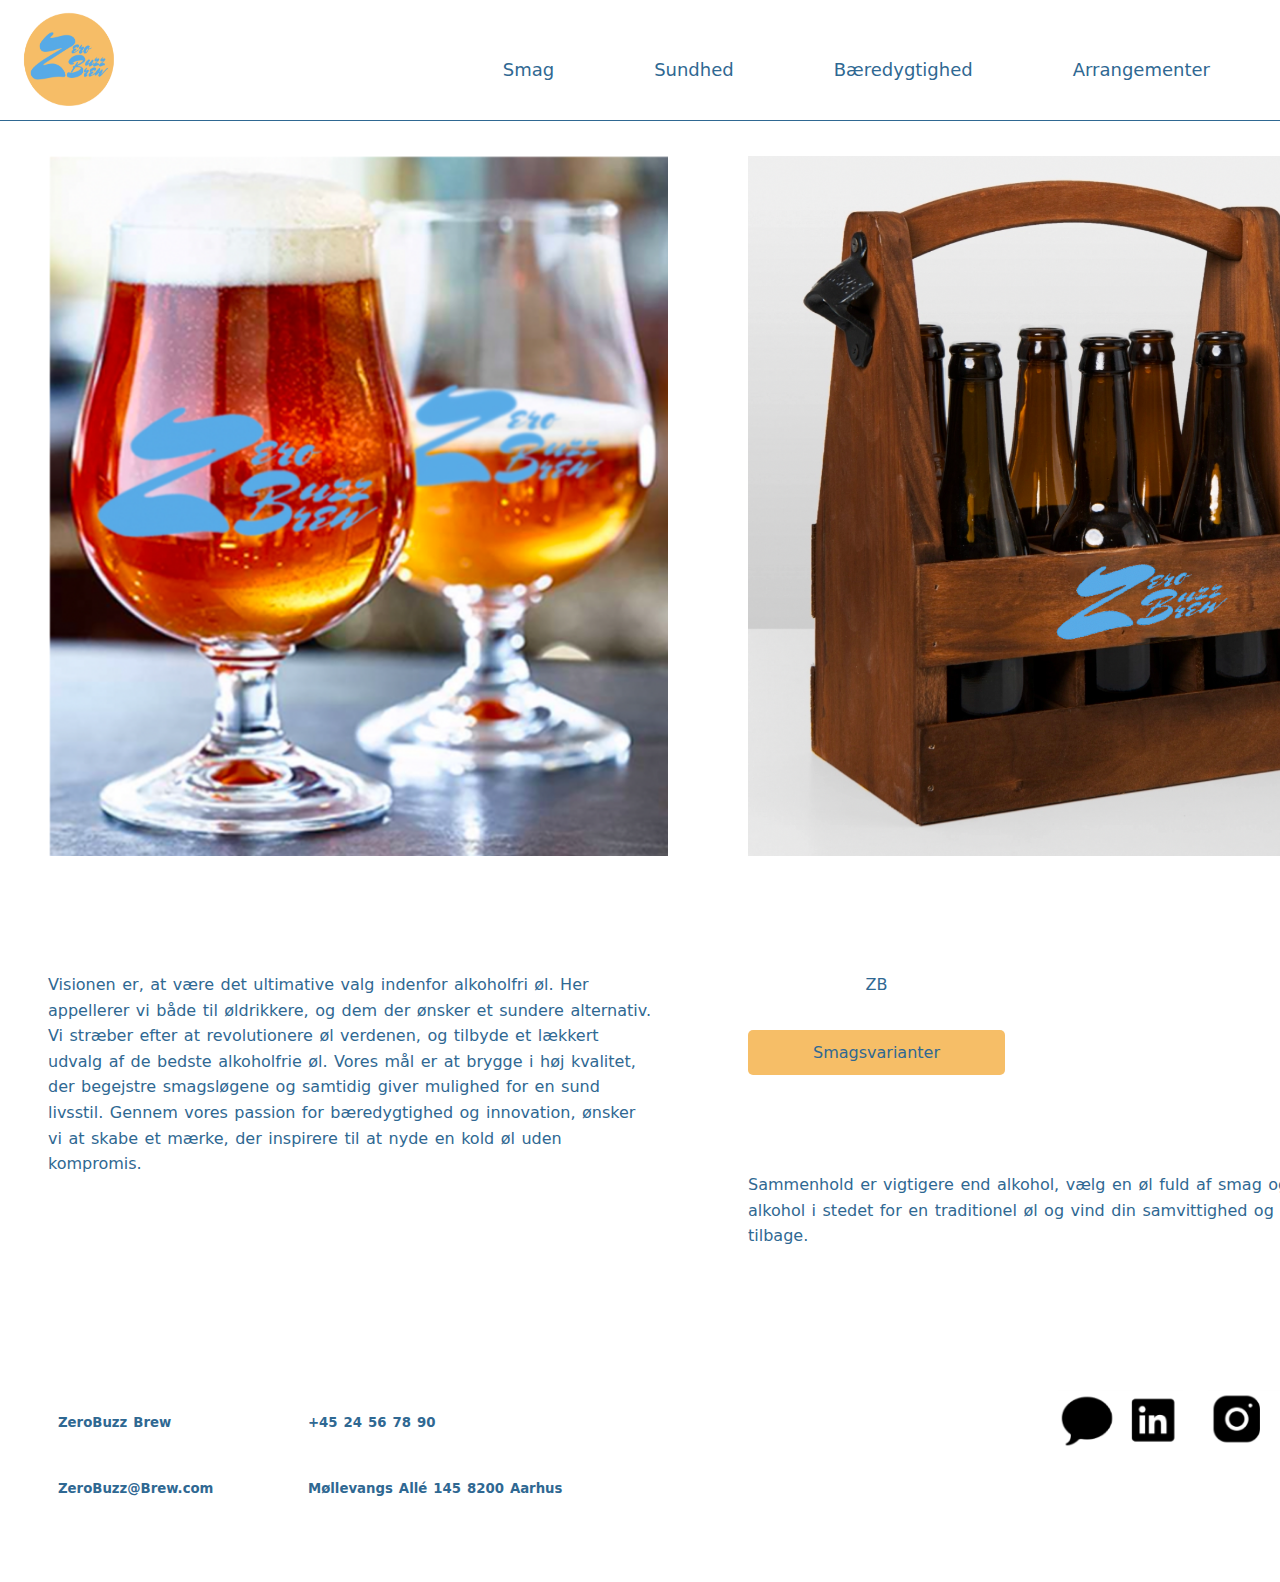
==== commit c68ee0fb: "opdateringer i forhold til pagespeed" ====
--- a/index.html
+++ b/index.html
@@ -11,7 +11,7 @@
 <!-- Her er min navbar, hvor jeg har brugt semantiske tags for at lave den -->
     <header>
         <nav>
-            <a href="index.html"><img class="logo" src="img/logo.png" alt=""></a>
+            <a href="index.html"><img class="logo" src="img/logo.png" alt="logo til ZeroBuzz Brew"></a>
         <ul>
             <li class="hideOnMobile"> <a href="smag.html">Smag </a>
                 <ul class="submenu">
@@ -95,7 +95,7 @@
     <section class="container-forside">
         <article class="item item-1-forside">
             <figure class="content-forside">
-           <img src="img/glas-logo.png" height="700" alt="">
+           <img class="img-kasse" src="img/glas-logo.png" alt="ølglas med logo">
             </figure>
         </article>
         <!-- Brødtekst -->
@@ -107,7 +107,7 @@
         <!-- Billede sat ind -->
         <article class="item item-3-forside">
             <figure class="content-forside">
-           <img src="img/kasse-logo.png" height="700" alt="">
+           <img class="img-kasse" src="img/kasse-logo.png" alt="kasse med logo">
             </figure>
         </article>
         <!-- knap + ZB -->
--- a/css/style.css
+++ b/css/style.css
@@ -207,13 +207,13 @@
     place-items: center;
  }
 
- /* her styler jeg afstanden mellem gridelementerne  */
+ /* Her styler jeg afstanden mellem gridelementerne  */
  .content-forside {
     display: grid;
     grid-template-rows: auto auto; 
     justify-items: center; 
 }
- /* her styler jeg knappen under billederne */
+ /* Her styler jeg knappen under billederne */
  .orange-button-forside {
         padding: 10px 65px;
         background-color: #F6BE67;
@@ -225,15 +225,19 @@
         cursor: pointer;
         transition: background-color 0.3s;
     }
-    /* dette er knappen */
+    /* Dette er knappen */
     .orange-button:hover {
         background-color: #F6BE67;
         color: #2F6892;
        
     }
- /* her fjerner jeg understregen i linket */
+ /* Her fjerner jeg understregen i linket */
     .item a {
      text-decoration: none;
+    }
+
+    .img-kasse {
+        height: 700px;
     }
 
 
@@ -292,10 +296,8 @@
  }
 
 
+
  /* Her styler jeg footer med grid */
-
-
-
 .container-footer {
     display: grid;
     grid-template-rows: repeat(5,50px);
@@ -344,7 +346,6 @@
         border: 10px solid var(--clr-dark);
      }
 
-    
 
      .item-footer.item-1-footer {
         grid-area: 2/2/2/3;
